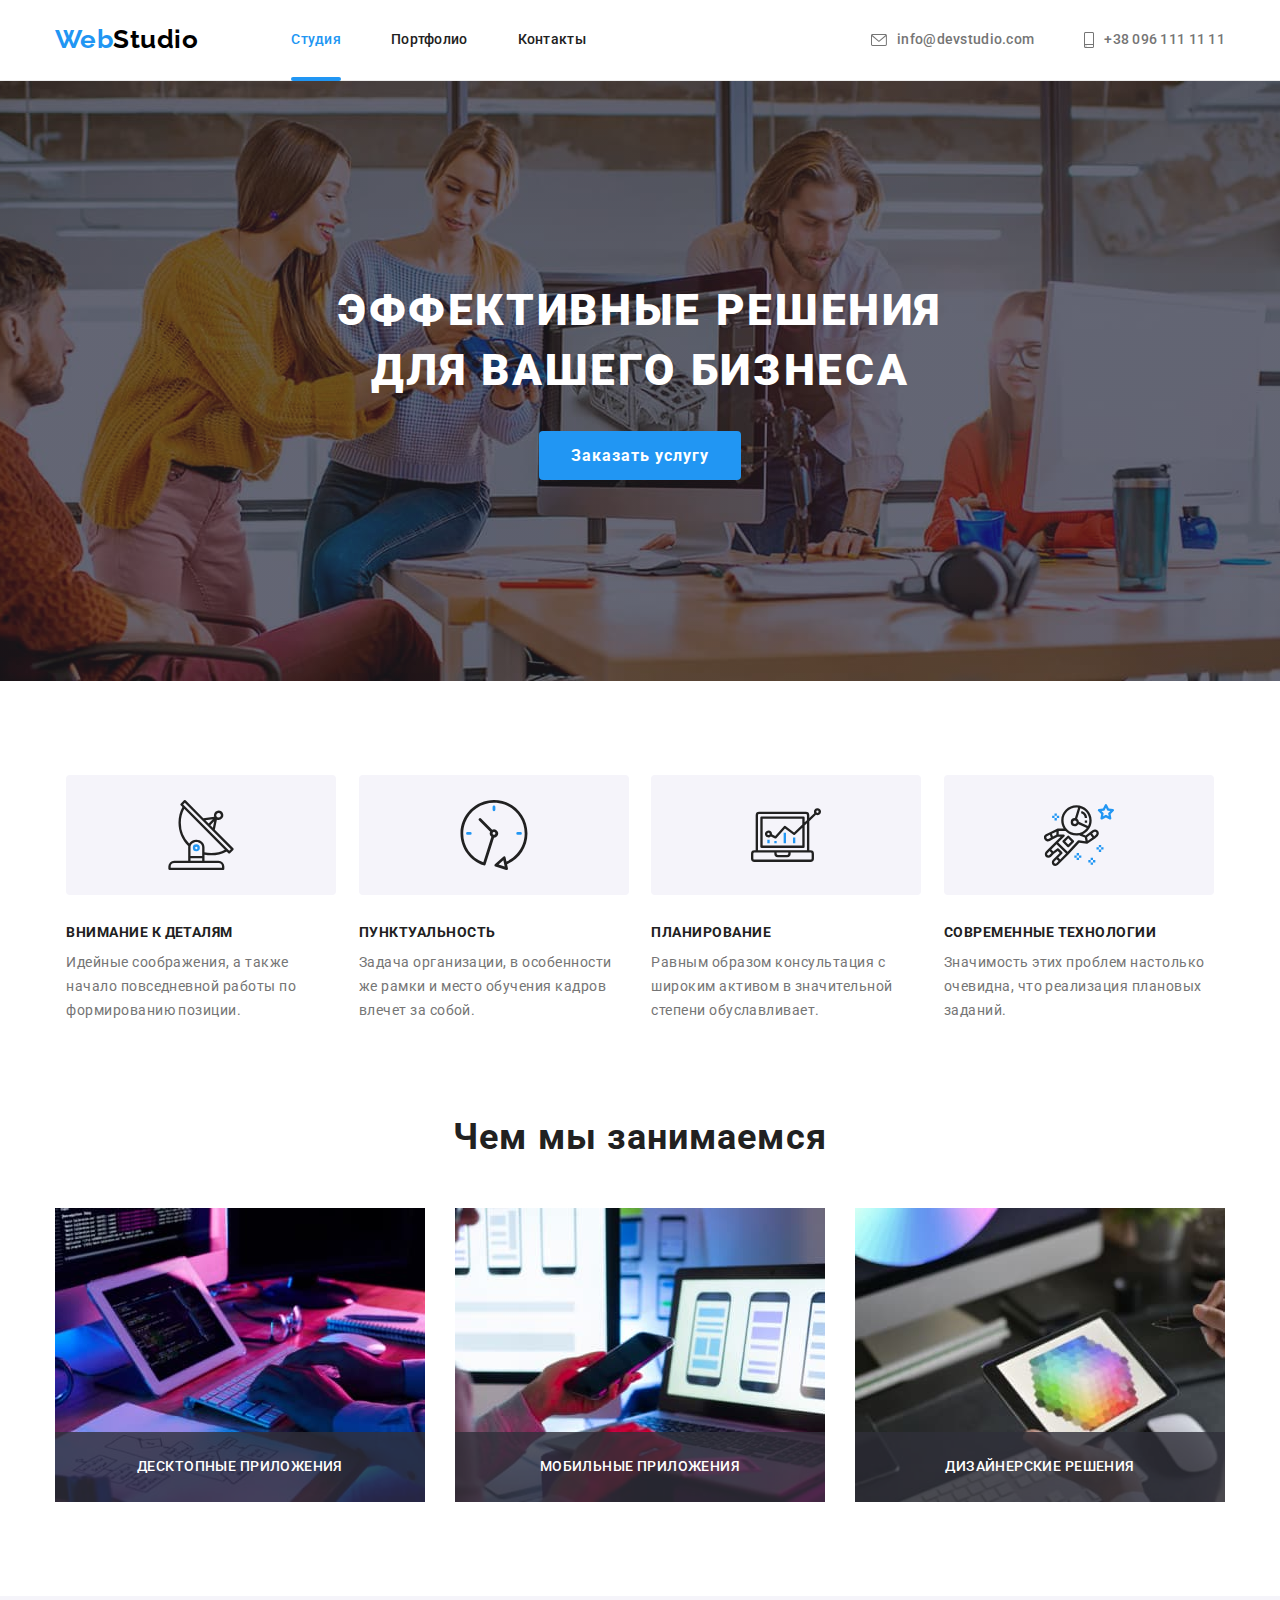
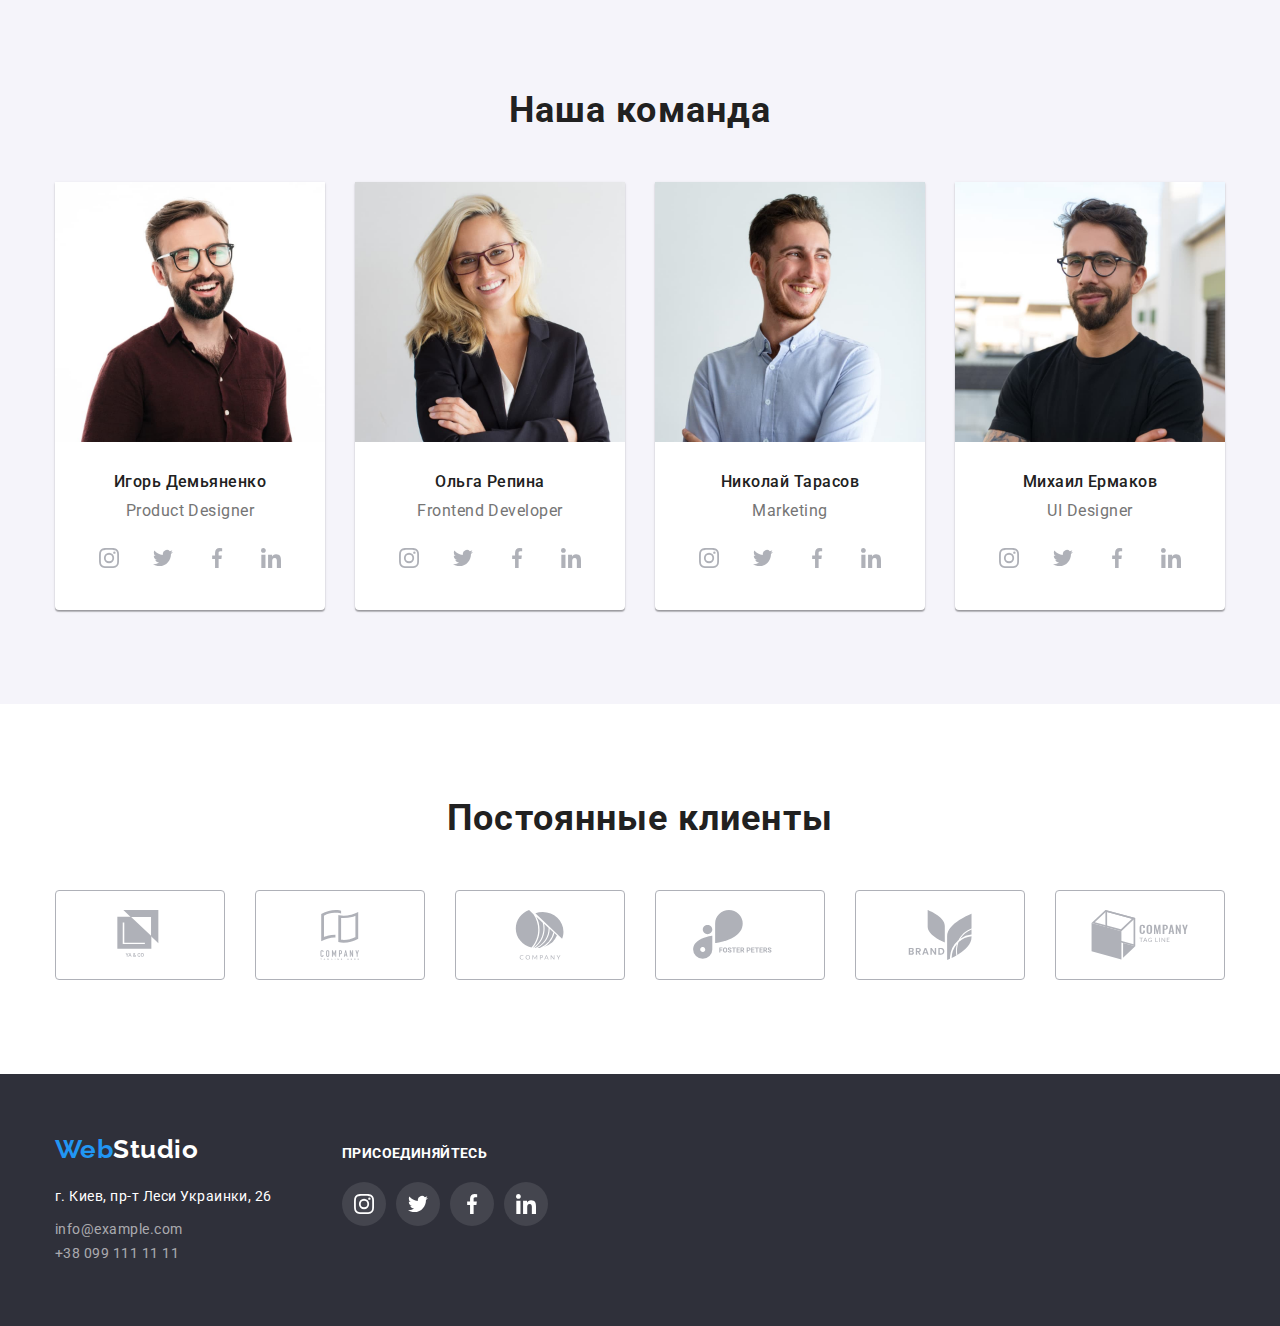
==== index.html @ 743dd191 "clone" ====
<!DOCTYPE html>
<html lang="ru">
<head>
    <meta charset="UTF-8">
    <meta name="viewport" content="width=device-width, initial-scale=1.0">
    <title>Главная</title>
    <link rel="preconnect" href="https://fonts.gstatic.com">
    <link href="https://fonts.googleapis.com/css2?family=Raleway:wght@700&family=Roboto:wght@400;500;700;900&display=swap" 
    rel="stylesheet">
    <link rel="stylesheet" href="https://cdnjs.cloudflare.com/ajax/libs/modern-normalize/1.0.0/modern-normalize.min.css">
    <link rel="stylesheet" href="./css/common.css"> 
    <link rel="stylesheet" href="./css/index.css">
    
</head>


<body class="page"> 
    <!-- шапка сайта --> 
    <header class="page-header"> 
        <div class="container ">
       <nav class="navigation main-nav">
        <a href="./index.html" class="logo">Web<span class="logo-nav">Studio</span></a>

          <ul class="site-nav list">
             <li class="site-nav-item">
                 <a class="site-nav-link current" href="./index.html" > Студия </a></li>
             <li class="site-nav-item">
                 <a class="site-nav-link" href="./portfolio.html" >Портфолио</a></li>
              <li class="site-nav-item">
                  <a href="" class="site-nav-link">Контакты</a></li>
         </ul>
        <address class="site-nav-address">
             <a class="address-item" href="mailto:info@example.com"> 
                <svg class="address-icon" width='16px' height='12px'>
                <use href="icons/symbol-defs.svg#icon-envelope"></use>
            </svg>
            info@devstudio.com </a>

            <a class="address-item" href="tel:+380991111111">
                <svg class="address-icon" width='10px' height='16px'>
                    <use href="icons/symbol-defs.svg#icon-tel"></use>
                </svg>
                +38 096 111 11 11</a>  

        </address>
    </nav>  
</div> 
   </header>
    <main>
     <!--предложение -->
   
        <section class="hero overlay">
            <h1 class="hero-title">Эффективные решения <br> для вашего бизнеса</h1>
             <button  data-modal-open type="button" class="button primary"> Заказать услугу</button>
        </section>
     

    <!-- нашы обьязаности -->
    <section class="section">
        <div class="container feature">
            <h2 class="visually-hidden">Нашы обьязаности</h2>
            <ul class="feature-list">
                <li class="item "><div class="feature-icon-container">
                    <svg class="feature-icon" width='70px' height='70px'>
                        <use href="icons/symbol-defs.svg#icon-antenna"></use>
                    </svg>
                </div>
                    <h3 class="title">Внимание к деталям</h3>
                    <p class="text">Идейные соображения, а также начало повседневной работы по формированию позиции.</p>
                </li>
                <li class="item"><div class="feature-icon-container">
                    <svg class="feature-icon" width='70px' height='70px'>
                        <use href="icons/symbol-defs.svg#icon-clock"></use>
                    </svg>
                </div>
                    <h3 class="title">Пунктуальность</h3>
                    <p class="text">Задача организации, в особенности же рамки и место обучения кадров влечет за собой.</p>
                </li>
                <li class="item"><div class="feature-icon-container">
                    <svg class="feature-icon" width='70px' height='70px'>
                        <use href="icons/symbol-defs.svg#icon-diagram"></use>
                    </svg>
                </div>
                    <h3 class="title">Планирование</h3>
                    <p class="text">Равным образом консультация с широким активом в значительной степени обуславливает.</p>
                </li>
                <li class="item "><div class="feature-icon-container">
                    <svg class="feature-icon" width='70px' height='70px'>
                        <use href="icons/symbol-defs.svg#icon-astronaut"></use>
                    </svg>
                </div>
                    <h3 class="title">Современные технологии</h3>
                    <p class="text">Значимость этих проблем настолько очевидна, что реализация плановых заданий.</p>
                </li>
            </ul>
        </div>  
        <div class="container">
            <h2 class="section-title">Чем мы занимаемся</h2>
            <ul class="image-list">
                <li class="image-list-item">
                    <img class="service-image" src="./img/index/набор_кодов.jpg" alt=" картинка_набор_кодов" width="370" height="294">
                    <div class="service">
                        <p class="service-title">Десктопные приложения</p>
                    </div> 
                </li>
                <li class="image-list-item">
                    <img class="service-image" src="./img/index/мобильные_приложения.jpg" alt="картинка_мобильные_приложения" width="370" height="294">
                     <div class="service">
                         <p class="service-title">Мобильные приложения</p>
                     </div> 
                </li>
                <li class="image-list-item">
                    <img class="service-image" src="./img/index/работа_с_графикой.jpg" alt="картинка_работа_с_графикой" width="370" height="294">
                     <div class="service">
                         <p class="service-title">Дизайнерские решения</p>
                     </div>
                </li>
            </ul>
        </div>
    </section>

    <!-- наша команда -->
    
     <section class="section team">
        <div class="container">
         <h2 class="section-title team">Наша команда</h2>
         <ul class="team-list" >
             <li class="team-list-card">
                  <!-- Игорь Демяненко -->
                 <img class="team-list-card-image" src="./img/index/ИгорьДемьяненко.jpg" alt="Игорь_Демьяненко" width="270" height="260">
                 <div class="team-list-description">
                     <h3 class="name">Игорь Демьяненко</h3>
                     <p class="position">Product Designer</p>
                     <ul class="social-links-list">
                         <li>
                             <a class="social-link" href="">
                             <svg class="social-links-icon" width='20px' height='20px'>
                                 <use href="icons/symbol-defs.svg#icon-instagram"></use>
                             </svg>
                            </a>
                         </li>
                         <li>
                             <a class="social-link" href="">
                             <svg class="social-links-icon" width='20px' height='20px'>
                                 <use href="icons/symbol-defs.svg#icon-twitter"></use>
                             </svg>
                            </a>
                         </li>
                         <li>
                             <a class="social-link" href="">
                             <svg class="social-links-icon" width='20px' height='20px'>
                                 <use href="icons/symbol-defs.svg#icon-facebook"></use>
                             </svg>
                            </a>
                         </li>
                         <li>
                             <a class="social-link" href="">
                             <svg class="social-links-icon" width='20px' height='20px'>
                                 <use href="icons/symbol-defs.svg#icon-linkedin"></use>
                             </svg>
                            </a>
                         </li>
                     </ul>
                </div>
                 
             </li>
             <li class="team-list-card">
                  <!-- Ольга Репина -->
                     <img class="team-list-card-image" src="./img/index/ОльгаРепина.jpg" alt="Ольга_Репина" width="270" height="260">
                     <div class="team-list-description">
                      <h3 class="name">Ольга Репина</h3>
                      <p class="position">Frontend Developer</p>
                      <ul class="social-links-list">
                        <li>
                            <a class="social-link" href="">
                            <svg class="social-links-icon" width='20px' height='20px'>
                                <use href="icons/symbol-defs.svg#icon-instagram"></use>
                            </svg>
                           </a>
                        </li>
                        <li>
                            <a class="social-link" href="">
                            <svg class="social-links-icon" width='20px' height='20px'>
                                <use href="icons/symbol-defs.svg#icon-twitter"></use>
                            </svg>
                           </a>
                        </li>
                        <li>
                            <a class="social-link" href="">
                            <svg class="social-links-icon" width='20px' height='20px'>
                                <use href="icons/symbol-defs.svg#icon-facebook"></use>
                            </svg>
                           </a>
                        </li>
                        <li>
                            <a class="social-link" href="">
                            <svg class="social-links-icon" width='20px' height='20px'>
                                <use href="icons/symbol-defs.svg#icon-linkedin"></use>
                            </svg>
                           </a>
                        </li>
                    </ul>
                    </div>
             </li>
             <li class="team-list-card"> 
                  <!-- Николай Тарасов -->
                 <img class="team-list-card-image" src="./img/index/НиколайТарасов.jpg" alt="Николай_Тарасов" width="270" height="260">
                 <div class="team-list-description">
                     <h3 class="name">Николай Тарасов</h3>
                     <p class="position">Marketing</p>
                     <ul class="social-links-list">
                        <li>
                            <a class="social-link" href="">
                            <svg class="social-links-icon" width='20px' height='20px'>
                                <use href="icons/symbol-defs.svg#icon-instagram"></use>
                            </svg>
                           </a>
                        </li>
                        <li>
                            <a class="social-link" href="">
                            <svg class="social-links-icon" width='20px' height='20px'>
                                <use href="icons/symbol-defs.svg#icon-twitter"></use>
                            </svg>
                           </a>
                        </li>
                        <li>
                            <a class="social-link" href="">
                            <svg class="social-links-icon" width='20px' height='20px'>
                                <use href="icons/symbol-defs.svg#icon-facebook"></use>
                            </svg>
                           </a>
                        </li>
                        <li>
                            <a class="social-link" href="">
                            <svg class="social-links-icon" width='20px' height='20px'>
                                <use href="icons/symbol-defs.svg#icon-linkedin"></use>
                            </svg>
                           </a>
                        </li>
                    </ul>
                </div>
                 
             </li>
              <li class="team-list-card">
                 <!-- Михаил Ермаков -->
                 <img class="team-list-card-image" src="./img/index/МихаилЕрмаков.jpg" alt="Михаил_Ермаков" width="270" height="260" >
                 <div class="team-list-description">
                     <h3 class="name">Михаил Ермаков</h3>
                     <p class="position">UI Designer</p>
                     <ul class="social-links-list">
                        <li>
                            <a class="social-link" href="">
                            <svg class="social-links-icon" width='20px' height='20px'>
                                <use href="icons/symbol-defs.svg#icon-instagram"></use>
                            </svg>
                           </a>
                        </li>
                        <li>
                            <a class="social-link" href="">
                            <svg class="social-links-icon" width='20px' height='20px'>
                                <use href="icons/symbol-defs.svg#icon-twitter"></use>
                            </svg>
                           </a>
                        </li>
                        <li>
                            <a class="social-link" href="">
                            <svg class="social-links-icon" width='20px' height='20px'>
                                <use href="icons/symbol-defs.svg#icon-facebook"></use>
                            </svg>
                           </a>
                        </li>
                        <li>
                            <a class="social-link" href="">
                            <svg class="social-links-icon" width='20px' height='20px'>
                                <use href="icons/symbol-defs.svg#icon-linkedin"></use>
                            </svg>
                           </a>
                        </li>
                    </ul>
                </div>
             </li>
         </ul>
        </div>
     </section>
     <section class="section clients">
        <div class="container">
            <h2 class="section-title ">Постоянные клиенты</h2>
            <ul class="clients-list">
                <li class="client-list-item"><a class="client-link" href="">
                    <svg class="client-icon">
                        <use href="icons/symbol-defs.svg#icon-logo1"></use>
                    </svg>
                </a></li>
                <li class="client-list-item"><a class="client-link" href="">
                    <svg class="client-icon">
                        <use href="icons/symbol-defs.svg#icon-logo2"></use>
                    </svg>
                </a></li>
                <li class="client-list-item"><a class="client-link" href="">
                    <svg class="client-icon">
                        <use href="icons/symbol-defs.svg#icon-logo3"></use>
                    </svg>
                </a></li>
                <li class="client-list-item"><a class="client-link" href="">
                    <svg class="client-icon">
                        <use href="icons/symbol-defs.svg#icon-logo4"></use>
                    </svg>
                </a></li>
                <li class="client-list-item"><a class="client-link" href="">
                    <svg class="client-icon">
                        <use href="icons/symbol-defs.svg#icon-logo5"></use>
                    </svg>
                </a></li>
                <li class="client-list-item"><a class="client-link" href="">
                    <svg class="client-icon">
                        <use href="icons/symbol-defs.svg#icon-logo6"></use>
                    </svg>
                </a></li>
            </ul>
        </div>
    </section>
    
    </main>

    <footer class="footer-address">
       <div class="container">
         <div class="address-container">
            <!--Контакты  -->
            <a href="./index.html" class="logo footer">Web<span class="logo-footer">Studio</span> </a>
            <address class="address-list">
                <p class="current-address"> г. Киев, пр-т Леси Украинки, 26 </p> 
                <a class="address-list-link" href="mailto:info@example.com" >info@example.com</a> <br>
                <a class="address-list-link" href="tel:+380991111111" >+38 099 111 11 11</a>
           </address> 
        </div>
         <div class="social-links-container">
            <p class="join">присоединяйтесь</p>
         <ul class="footer-social-list">
             <li class="footer-social-item">
                 <a href="" class="footer-social-link">
                     <svg class="footer-social-icon" width='20px' height='20px'>
                         <use href="icons/symbol-defs.svg#icon-instagram"></use>
                     </svg>
                 </a>
             </li>
             <li class="footer-social-item">
                 <a href="" class="footer-social-link">
                     <svg class="footer-social-icon" width='20px' height='20px'>
                         <use href="icons/symbol-defs.svg#icon-twitter"></use>
                     </svg>
                 </a>
             </li>
             <li class="footer-social-item">
                 <a href="" class="footer-social-link">
                     <svg class="footer-social-icon" width='20px' height='20px'>
                         <use href="icons/symbol-defs.svg#icon-facebook"></use>
                     </svg>
                 </a>
             </li>
             <li class="footer-social-item">
                 <a href="" class="footer-social-link">
                     <svg class="footer-social-icon" width='20px' height='20px'>
                         <use href="icons/symbol-defs.svg#icon-linkedin"></use>
                     </svg>
                 </a>
             </li>
           </ul>
          </div>

        </div>
    </footer>
<div class="backdrop is-hidden" data-modal>
    <div class="modal">
        <button data-modal-close class="close-btn" type="button">
            <svg class="icon-close" width="18" height="18">
                <use href="icons/symbol-defs.svg#icon-close"></use>
            </svg>
        </button>
    </div>
</div>

<script src="./js/modal.js"></script>
</body>
</html>
---- css/common.css ----
/* цвет основного текста #212121 */
/* вторичный цвет текста #757575 */
/* белый #FFFFFF */
/* акцент #2196F3 */
/* вторичный цвет фона #F5F4FA */


:root{
    --custom-text-color:#212121; 
    --text-color: #757575;
    --accent-color:#2196F3 ;
    --primary-white-color: #ffffff;
    --secondary-background-color: #F5F4FA;
}

.visually-hidden {
    position: absolute;
    width: 1px;
    height: 1px;
    margin: -1px;
    border: 0;
    padding: 0;
    
    white-space: nowrap;
    clip-path: inset(100%);
    clip: rect(0 0 0 0);
    overflow: hidden;
  }

a{text-decoration: none;
}

.page{
    background-color: var(--primary-white-color);
    color: var(--custom-text-color);

    font-family: Roboto, sans-serif;
    letter-spacing: 0.03em;
    
}

.page-header{
    border-bottom : 1px solid #ECECEC;
}


/* ===utility=== */

.list{
    padding: 0;
    margin: 0;
    list-style: none;
}

/* ==end utility=== */


/* ===logo=== */
.logo{
    display: inline-block;
    color: var(--accent-color);
    font-family: Raleway;
    font-weight: bold;
    font-size: 26px;
    line-height: 1.19;
    padding-bottom: 25px;
    padding-top: 24px;
    
}


.logo-nav{
    color: #000000;
}
.logo-footer{
    color: var(--primary-white-color);
}
/* === end logo=== */

/* ===site nav=== */

.main-nav{
    display: flex;
    align-items: center;
}

.site-nav{
    display: flex;
    margin-left: 93px;
}

.site-nav-item+ .site-nav-item{
    margin-left: 50px;
    
}

.container{
    width: 1200px;
    padding-left: 15px;
    padding-right: 15px;
    margin: 0 auto;
    
    
}

.site-nav .site-nav-link {
     display: block;
     padding-top: 32px;
     padding-bottom: 32px;
    
     color: var(--custom-text-color);
     font-weight: 500;
     font-size: 14px;
     line-height: 1.14;
     letter-spacing: 0.02em;
     transition:  250ms cubic-bezier(0.4, 0, 0.2, 1);
     
     
    }


    
.site-nav-link:hover, 
.site-nav-link:focus{
    color: var(--accent-color);
   
    
    
}

.site-nav-link.current{
    color: var(--accent-color);
    
    
}
.site-nav-link{
    position: relative;
}
.site-nav-link::after{
    content:'' ;
    position: absolute;
    left: 0;
    bottom: -1px;
    width: 100%;
    height: 4px;
    border-radius: 2px;
    background-color: var(--accent-color);
    opacity: 0;
    transition:   opacity 250ms cubic-bezier(0.4, 0, 0.2, 1);
    
    
    
}


.site-nav-link:hover::after,
.site-nav-link:focus::after{
    opacity: 1;
}
.site-nav-link.current::after{
    opacity: 1;
}


/* ===end site nav=== */


/* ===address header=== */




.site-nav-address{
    display: flex;
    margin-left: auto;
    
    color: var(--text-color);   
}


.address-item{
 
    display: inline-flex;
    align-items: center;
    padding-top: 21px;
    padding-bottom: 21px;
   
    
    color: var(--text-color);
    font-weight: 500;
    font-size: 14px;
    line-height: 1.14;
    letter-spacing: 0.02em;
    
    
     font-style: normal;
     transition:  250ms cubic-bezier(0.4, 0, 0.2, 1);
     
}




.address-item:hover, 
.address-item:focus{
    color: var(--accent-color);
    fill: var(--accent-color);
    
}



.address-item+.address-item{
    margin-left: 50px;
}
.address-icon{
    margin-right: 10px;
    align-items: center;
    fill: currentColor;
}

/* ===end address header=== */

/* ===footer=== */

/* ===address container=== */
.logo.footer{
    margin: 0;
    padding: 0;
}
.footer-address{
    background-color: #2F303A;
    padding-top: 60px;
    padding-bottom: 60px;
}

.footer-address> .container{
    display: flex;
    align-items: baseline;
}

.address-container{
    margin-right: 70px;
}


.address-list{
    color: var(--primary-white-color);
    font-style: normal;
    font-weight: normal;
    font-size: 14px;
    line-height: 1.71;
      
}
.current-address{
    display: block;
    margin-top: 20px;
    margin-bottom: 9px;

}
.address-list-link {
    margin-bottom: 9px;
    color: rgba(255, 255, 255, 0.6);
    transition: 250ms cubic-bezier(0.4, 0, 0.2, 1);

}
.address-list-link:hover,
.address-list-link:focus{
    color: var(--accent-color);
    
    
}
/* ===end address container=== */


/* ===social links container=== */
.join{
    margin-bottom: 20px;
    margin-top: 0;
    font-style: normal;
    font-weight: 700;
    font-size: 14px;
    line-height: 1.14;
    letter-spacing: 0.03em;
    text-transform: uppercase;
    color: #FFFFFF;
}
.footer-social-list{
    display: flex;
    padding: 0;
    margin: 0;
    list-style: none;
}

.footer-social-link{ 
    display: inline-flex;
    justify-content: center;
    align-items: center;
    margin-right: 10px;
    

    width: 44px;
    height: 44px;
    border-radius: 50%;
    background-color: rgba(255, 255, 255, 0.1);;
    fill:var(--primary-white-color);
    transition: 250ms cubic-bezier(0.4, 0, 0.2, 1);
}

.footer-social-link:hover,
.footer-social-link:focus{
    background-color: var(--accent-color);
}





/* ===end social links container=== */

/* ===end footer=== */
---- css/index.css ----
/* ===hero=== */
.hero{
    
    padding-top: 200px;
    
    text-align: center;
    
   

}
.overlay{
    display: block;
    margin: 0 auto;
    min-height: 600px;
    max-width: 1600px;
    
    background-image: linear-gradient(
        to right,
    rgba(47, 48, 58, 0.4),  
    rgba(47, 48, 58, 0.4)),
     url('../img/index/bacground_picture.jpg');
     background-position: center;
    background-repeat: no-repeat;

    
}
.hero-title{
    margin-top: 0;
    margin-bottom: 30px;
   
  

    color: var(--primary-white-color);
    font-weight: 900;
    font-size: 44px;
    line-height: 1.36;
    letter-spacing: 0.06em;
    text-transform: uppercase;
    
}
/* ===buttons=== */

.button{
    display: block;
    margin: 0 auto;
    padding: 10px 32px;
    min-width: 200px;
    cursor: pointer;
    border-radius: 4px;
    border: none;
    outline-style: none;
    
   
    font-family: inherit;
    font-weight: 700;
    font-size: 16px;
    line-height: 1.86;
    letter-spacing: 0.06em;
    text-align: center;
    color: var(--primary-white-color);
    background-color: var(--accent-color);
    transition: 250ms cubic-bezier(0.4, 0, 0.2, 1);
      
}
.button:hover,
.button:focus{
    box-shadow: 0px 4px 4px rgba(0, 0, 0, 0.15);
    
    

}

  
    
    

/* ===end buttons=== */

/* ===end hero=== */

/* ===sections=== */


.section-title{
    margin-top: 0;
    margin-bottom: 50px;
    
    color: var(--custom-text-color);
    font-weight: 700;
    font-size: 36px;
    line-height: 1.16;
    text-align: center;
    letter-spacing: 0.03em;

}


/* ===end sections=== */

/* ===feature list=== */

.section{
    padding-top: 94px;
    padding-bottom: 94px;
}

.container.feature{
        margin-top: 0;
        padding-bottom: 94px;
    }

.feature-list { 
     display: flex;
     flex-wrap: nowrap;


    list-style: none;
    color: var(--text-color);
    margin-top: 0;
    margin-bottom: 0;
    padding: 0;
 
    }
    
    .feature-list .item{
        width: 270px;
        margin: auto;

    }

.feature-list .text{
        font-size: 14px;
        line-height: 1.71;
        margin-top: 0;
        margin-bottom: 0;
    
    }
.title{
    margin-top: 0;
    margin-bottom: 10px;
    color: var(--custom-text-color);
    font-family: Roboto;
    font-weight: 700;
    font-size: 14px;
    line-height: 1.14;
    text-transform: uppercase;
}

.feature-icon-container{    
    display: flex;
    justify-content: center;
    align-items: center;
    width: 270px;
    height: 120px;
    margin-bottom: 30px;
    border-radius: 4px;
    background-color: var(--secondary-background-color);}



/* ===end feature list=== */


/* ===image list=== */


.image-list{
    display: flex;
    flex-wrap: nowrap;
    padding: 0;
    margin: 0;
    
   
  
}
.image-list-item{
    position: relative;
    width: calc((100% - 60px) / 3);
    margin-right: 30px;
    
    list-style: none; 
    
}
.image-list-item:nth-child(3n){
    margin-right: 0;
}
.service{
    position: absolute;
    bottom: 0;
    width: 100%;
    height: 70px;

    background-color: rgba(47, 48, 58, 0.8);
}
.service-image{
    display: block;
}
.service-title{
    text-align: center;
    text-transform: uppercase;
    margin-top: 27px;
    margin-bottom: 27px;
    font-weight: 500;
    font-size: 14px;
    line-height: 1.14;
    letter-spacing: 0.03em;
    color: var(--primary-white-color);
}




/* ===end image list=== */

/* ===team=== */

    
.section.team{

    background-color: #F5F4FA;
}
.team-list{
    display: flex;
    flex-wrap: nowrap;

    padding: 0;
    margin-top: 0;
    margin-bottom: 0;
    list-style: none;
    color: var(--text-color);
}

.team-list-card-image{
    display: block;
}
.team-list-card{
    width: calc((100% - 90px) / 4);
    margin-right: 30px;
    box-shadow: 0px 1px 3px rgba(0, 0, 0, 0.12), 
    0px 1px 1px rgba(0, 0, 0, 0.14),
     0px 2px 1px rgba(0, 0, 0, 0.2);

    background: #FFFFFF;
    border-radius: 0px 0px 4px 4px;
    

}

.team-list-card:nth-child(4n){
    margin-right: 0;

}
.team-list-description{
    padding: 30px 32px;
}

.name{
    text-align: center;
    margin: 0;
    color: var(--custom-text-color);
    font-weight: 500;
    font-size: 16px;
    line-height: 1.19;
}
.team-list .position{
    text-align: center;
   margin: 0;
   margin-top: 10px;
   margin-bottom: 16px;
    font-size: 16px;
    line-height: 1.19;
    
}
.social-links-list{
    display: flex;
    justify-content: space-between;
    margin: 0;
    padding: 0;
    list-style: none;
}
.social-link{
    display: inline-flex;
    justify-content: center;
    align-items: center;
    width: 44px;
    height: 44px;
    border-radius: 50%;
    fill: #AFB1B8;
    transition: 250ms cubic-bezier(0.4, 0, 0.2, 1);
}
.social-link:hover,
.social-link:focus{
    background-color: var(--accent-color);
    fill: var(--primary-white-color);
    
    
    
   
}

    /* ===end team=== */

    /* ===clients=== */
.clients-list{
    display: flex;
    justify-content: space-between;
    margin: 0;
    padding: 0;
    list-style: none;
}

.client-link{
    display: flex;
    justify-content: center;
    align-items: center;
    width: 170px;
    height: 90px;
    border: 1px solid #AFB1B8;
    border-radius: 4px;
    fill: #AFB1B8 ;
    
    transition: 250ms cubic-bezier(0.4, 0, 0.2, 1);
}
.client-icon{
    height: 50px;
   
}
.client-link:hover,
.client-link:focus{
    border:1px solid var(--accent-color);
    fill: var(--accent-color) ;
    
}





    /* ===end clients=== */


 /* ===backdrop=== */
.backdrop{
    position: fixed;
    top: 0;
    left: 0;
    width: 100%;
    height: 100%;
    background: rgba(0, 0, 0, 0.2);
    opacity: 1;
    transition:  250ms cubic-bezier(0.4, 0, 0.2, 1) ;
    
    
}
.backdrop.is-hidden{
    opacity: 0;
    pointer-events: none;
    visibility: hidden;
   
    
    
}

.backdrop.is-hidden .modal{
    transform: scale(5) rotate(180deg) ;
    opacity: 0;
  
}

.modal{
    position: absolute;

    top: 50%;
    left: 50%;
    
    min-width: 528px;
    min-height: 581px;
    
    background-color: #fff;
    
     box-shadow: 0px 1px 3px rgba(0, 0, 0, 0.12), 0px 1px 1px rgba(0, 0, 0, 0.14), 0px 2px 1px rgba(0, 0, 0, 0.2);
     border-radius: 4px;
    transform: scale(1)  translate(-50%,-50%);
    transition:  250ms cubic-bezier(0.4, 0, 0.2, 1) ;
     
}
.close-btn{
    position: absolute;
    right: 0;
    display: flex;
    justify-content: center;
    align-items: center;
    
    width: 30px;
    height: 30px;
    margin: 8px;
    background: #FFFFFF;
    border: 1px solid rgba(0, 0, 0, 0.1);
    border-radius: 50%;
    cursor: pointer;
    outline: none;


}



 /* ===end backdrop=== */
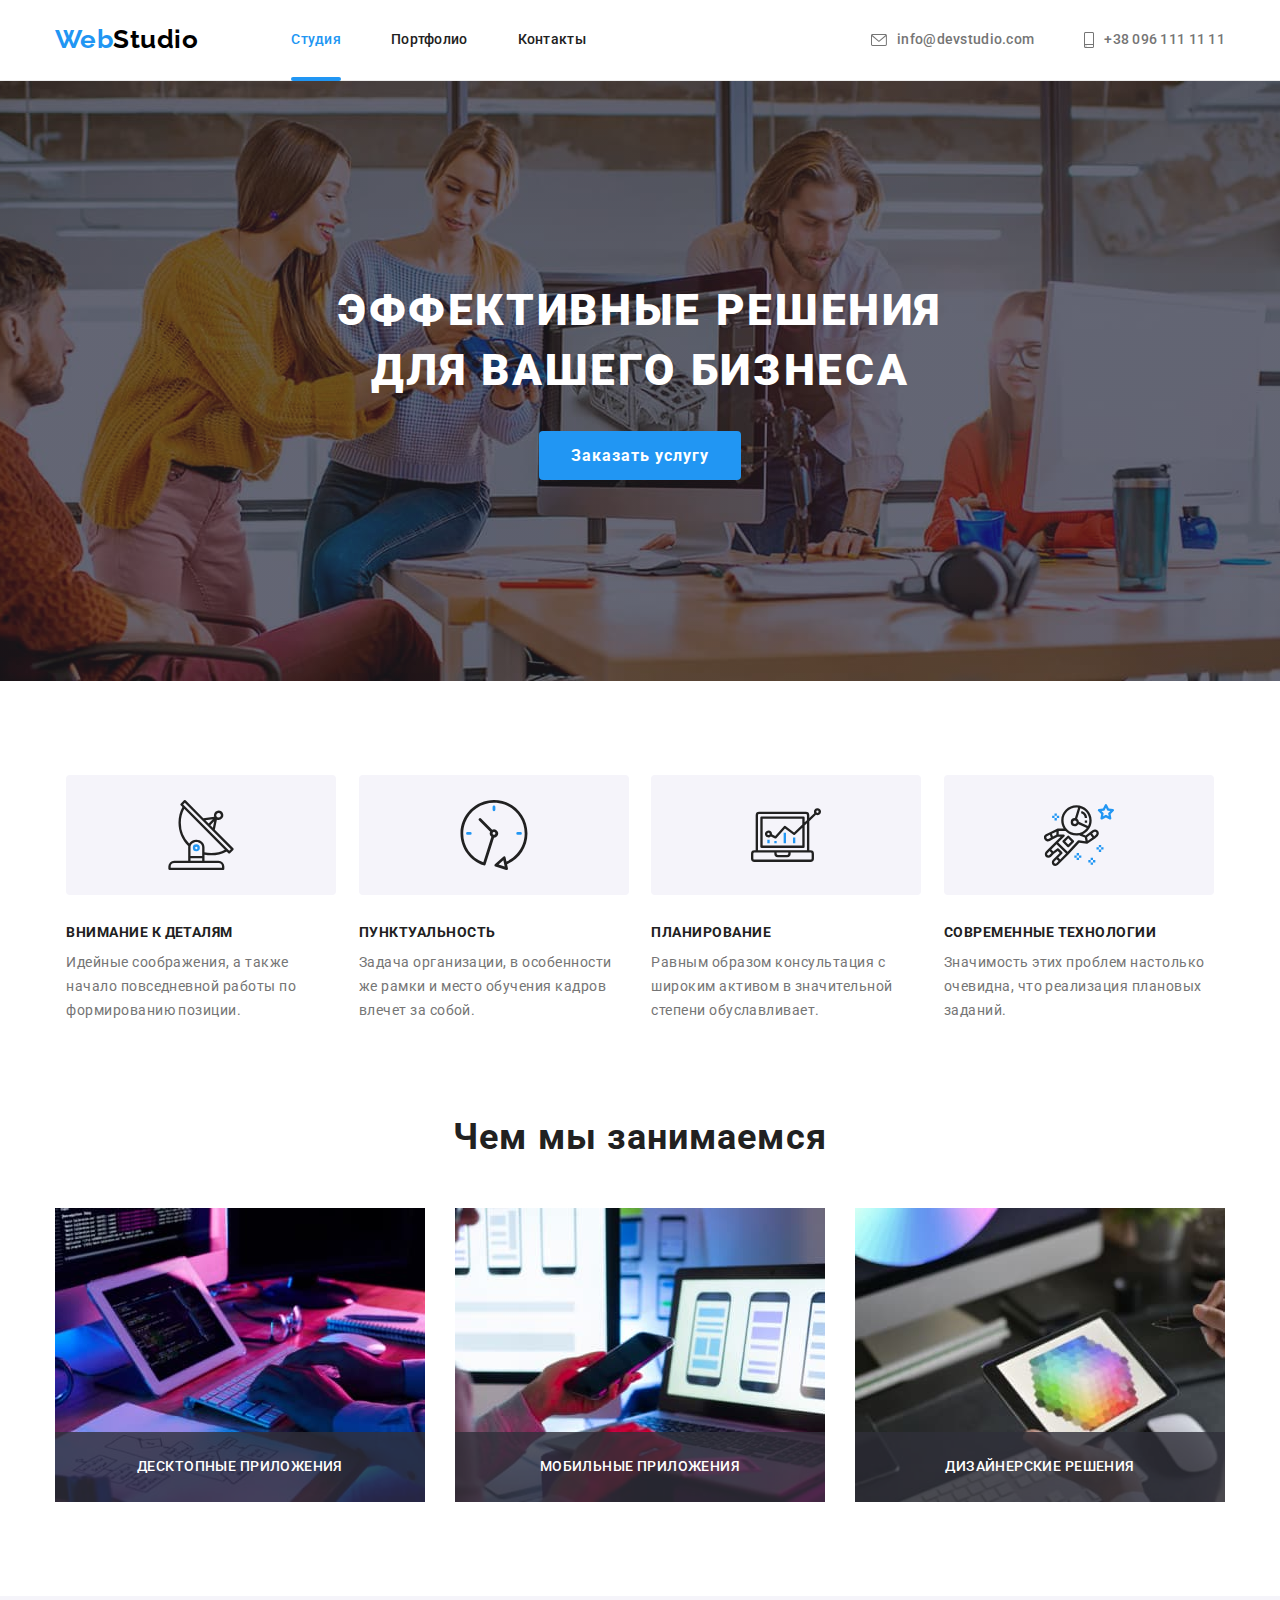
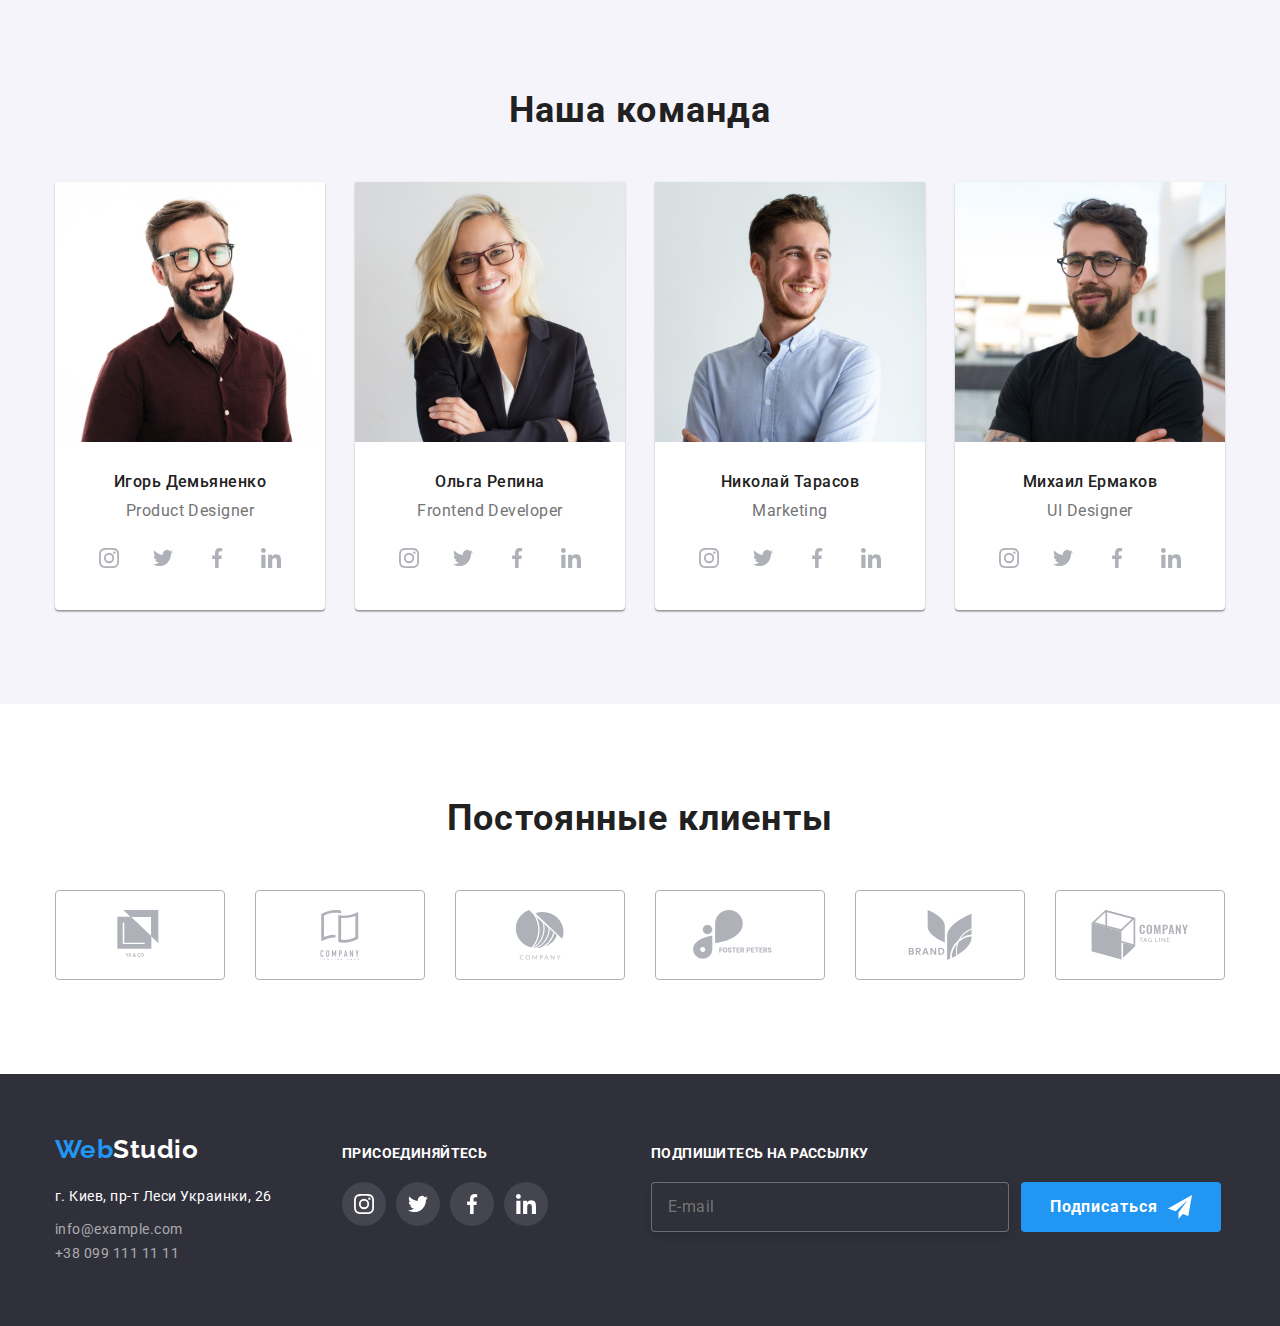
==== commit 7ec81e7e: "added form in footer" ====
--- a/index.html
+++ b/index.html
@@ -366,16 +366,69 @@
              </li>
            </ul>
           </div>
+          <div class="subscribe">
+              <p class="join">Подпишитесь на рассылку</p>
+              <form class="subscribe-form">
+                
+                  <label class="subscribe-label" for="subscribe"> </label>
+                  <input class="subscribe-input" type="text" name="subscribe" placeholder="E-mail">
+                  <button class=" button subscribe-btn" type="submit">Подписаться
+                      <svg class="subcribe-icon" width='24px' height='24px' >
+                          <use href="icons/symbol-defs.svg#icon-send"></use>
+                      </svg>
+                  </button>
+                  
+              </form>
+          </div>
 
         </div>
     </footer>
 <div class="backdrop is-hidden" data-modal>
     <div class="modal">
+        
         <button data-modal-close class="close-btn" type="button">
             <svg class="icon-close" width="18" height="18">
                 <use href="icons/symbol-defs.svg#icon-close"></use>
             </svg>
         </button>
+        <form class="form">
+            <h3 class="modal-title">Оставьте свои данные, мы вам перезвоним</h3>
+            <div class="form-field">
+                <label class="form-label" for="user-name">Имя</label>
+            <input class="form-input" type="text" name="user-name" id="user-name">
+            <svg class="input-icon" width="18" height="18">
+                <use href="icons/symbol-defs.svg#icon-person"></use>
+            </svg>
+            </div>
+          <div class="form-field">
+            <label class="form-label" for="tel">Телефон</label>
+            <input class="form-input" type="tel" name="tel" id="tel">
+            <svg class="input-icon" width="18" height="18">
+                <use href="icons/symbol-defs.svg#icon-phone"></use>
+            </svg>
+          </div>
+          <div class="form-field">
+              <label class="form-label" for="email">Почта</label>
+              <input class="form-input" type="email" name="email" id="email">
+              <svg class="input-icon" width="18" height="18">
+                  <use href="icons/symbol-defs.svg#icon-email"></use>
+              </svg>
+          </div>
+          <div class="form-field">
+            <label class="form-label" for="comment" >Комментарий</label>
+            <textarea class="form-input comment" name="comment" id="comment" placeholder="Введите текст" rows="10"></textarea>
+          </div>
+           <div  role="group" class="form-checkbox">
+                
+                <label class="checkbox-label" for="terms">
+                    <input class="visually-hidden check-input" type="checkbox" name="terms" id="terms">
+                    <svg class="check-icon" width="15" height="15">
+                      <use href="icons/symbol-defs.svg#icon-check"></use>
+                    </svg>Соглашаюсь с рассылкой и принимаю <a class="check-link" href="">Условия договора</a></label>
+            </div>
+          
+            <button class=" button submit-btn" type="submit">Отправить</button>
+        </form>
     </div>
 </div>
 
--- a/css/common.css
+++ b/css/common.css
@@ -315,10 +315,76 @@
 }
 
 
-
-
-
 /* ===end social links container=== */
+.subscribe{
+    margin-left: 93px;
+}
+.subscribe-form{
+    display: flex;
+    position: relative;
+    
+}
+
+
+.subscribe-label{
+    position: absolute;
+    top: 16px;
+    left: 16px;
+    color: rgba(255, 255, 255, 0.6);
+    font-weight: 400;
+    font-size: 16px;
+    line-height: 1.25;
+    letter-spacing: 0.03em;
+    
+  
+}
+
+.subscribe-input{
+    
+    width: 358px;
+    height: 50px;
+    padding: 15px 16px;
+    border: 1px solid rgba(255, 255, 255, 0.3);
+    box-sizing: border-box;
+    filter: drop-shadow(0px 4px 4px rgba(0, 0, 0, 0.15));
+    border-radius: 4px;
+    background-color: #2F303A;
+    font-weight: 400;
+    font-size: 16px;
+    line-height: 1.25;
+    letter-spacing: 0.03em;
+    color: rgba(255, 255, 255, 0.6);
+    
+     
+    
+    
+}
+ .button.subscribe-btn  {
+    display: flex;
+    justify-content: center;
+    align-items: center;
+    padding: 25px 10px;
+    margin-left: 12px;
+    min-width: 200px;
+    height: 50px;
+    font-weight: 700;
+    font-size: 16px;
+    line-height: 1.86;
+    letter-spacing: 0.06em;
+    text-align: center;
+    color: var(--primary-white-color);
+    background-color: var(--accent-color);
+    transition: 250ms cubic-bezier(0.4, 0, 0.2, 1);
+}
+.subcribe-icon{
+    margin-left: 10px;
+    fill: var(--primary-white-color);
+}
+
+}
+    
+
+
 
 /* ===end footer=== */
 
--- a/css/index.css
+++ b/css/index.css
@@ -400,9 +400,134 @@
     border-radius: 50%;
     cursor: pointer;
     outline: none;
-
-
-}
+    transition: 250ms cubic-bezier(0.4, 0, 0.2, 1);
+
+}
+.close-btn:focus,
+.close-btn:hover{
+    fill: var(--accent-color);
+}
+.form{
+    width: 528px;
+    margin-left: auto;
+    margin-right: auto;
+    padding: 40px;
+  
+}
+.modal-title{
+    margin-top: 0;
+    margin-bottom: 12px;
+    font-weight: 700;
+    font-size: 20px;
+    line-height: 1.15;
+    text-align: center;
+    letter-spacing: 0.03em;
+}
+.form-field{
+    position: relative;
+    display: flex;
+    flex-direction: column;
+    
+    margin-top: 10px;
+}
+.form-label{
+
+    font-weight: 400;
+    font-size: 12px;
+    line-height: 1.17;
+    letter-spacing: 0.01em;
+    color: var(--text-color);
+}
+
+.form-input{
+    margin: 0;
+    padding: 12px ;
+    padding-left: 42px;
+    outline: none;
+    border: 1px solid rgba(33, 33, 33, 0.2);
+    border-radius: 4px;
+    transition:  border 250ms cubic-bezier(0.4, 0, 0.2, 1) ;
+
+}
+
+.form-input:focus {
+    border: 1px solid var(--accent-color);
+    
+  
+    
+
+}
+.form-input:focus ~ .input-icon {
+    fill: var(--accent-color);
+}
+.input-icon{
+    position: absolute;
+     top: 50%;
+     left: 15px;
+     transition: 250ms cubic-bezier(0.4, 0, 0.2, 1) ;
+    
+}
+
+
+
+.form-field .form-label{
+    margin-bottom: 4px;
+}
+.form-field ::placeholder{
+    color: rgba(117, 117, 117, 0.5);
+    
+}
+.form-input.comment{
+    resize: none;
+    padding: 12px 16px;
+    min-height: 120px;
+    font-weight: 400px;
+    font-size: 12px;
+    line-height: 1.17;
+    letter-spacing: 0.01em;
+    
+  
+}
+.form-checkbox{
+    display: flex;
+    align-items: center;
+    margin-top: 20px;
+    margin-bottom: 30px;
+
+}
+.checkbox-label{
+    display: flex;
+    align-items: center;
+    margin-left: 8px;
+     font-weight: 400;
+     font-size: 14px;
+     line-height: 1.71;
+     letter-spacing: 0.03em;
+     color: var(--text-color);
+}
+
+.check-icon{
+    margin-right: 8px;
+    color: var(--primary-white-color);
+    border: 2px solid var(--custom-text-color);
+    border-radius: 2px;
+    fill: currentColor;
+    transition: 250ms cubic-bezier(0.4, 0, 0.2, 1);
+}
+.visually-hidden.check-input:checked + .check-icon{
+     background-color: var(--accent-color);
+     background-origin:border-box;
+     border: none ;
+     fill: var(--primary-white-color);
+    
+
+ }
+ .check-link{
+     color: var(--accent-color);
+     margin-left: 4px;
+     text-decoration: underline;
+     text-decoration-skip-ink: none;
+ }
 
 
 
